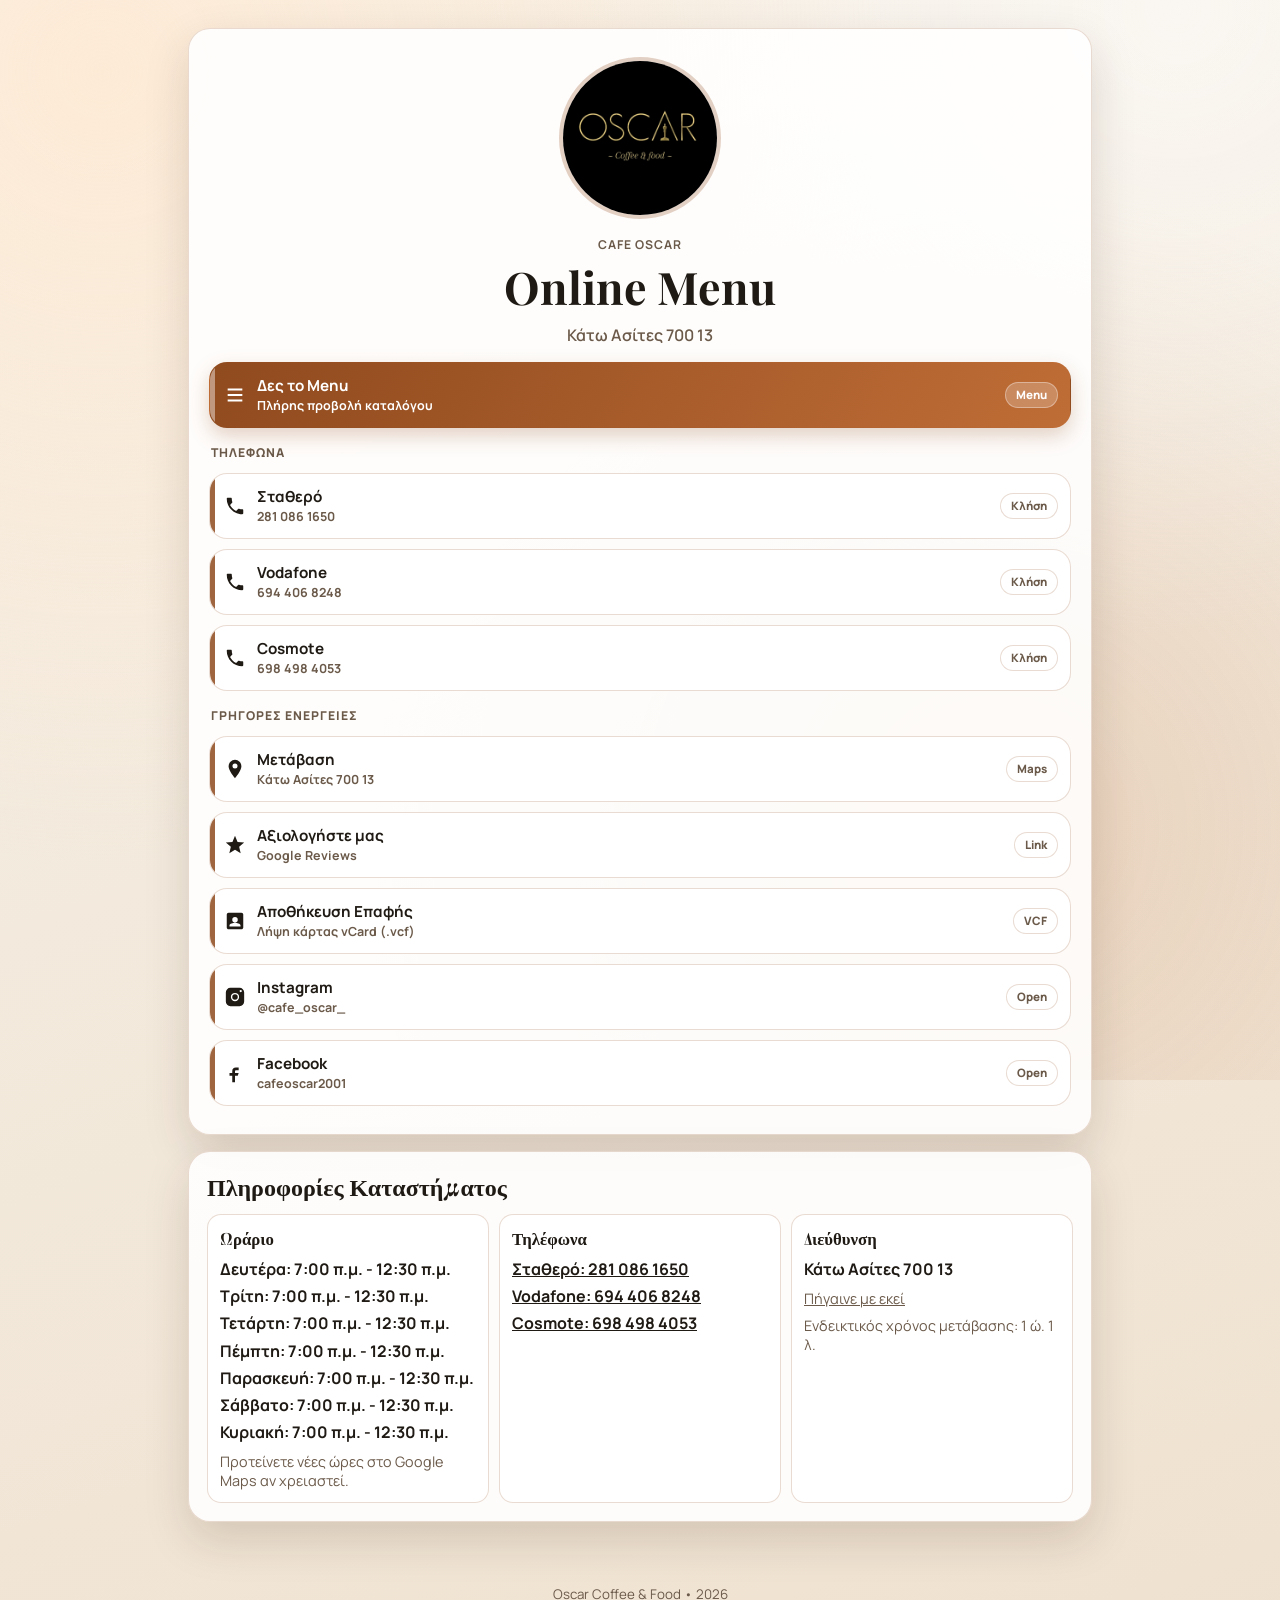
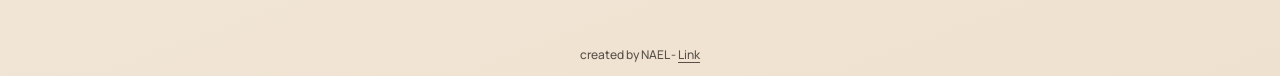
==== index.html @ 66d36574 "Make NAEL credit plain text" ====
<!doctype html>
<html lang="el">
  <head>
    <meta charset="UTF-8" />
    <meta name="viewport" content="width=device-width, initial-scale=1.0" />
    <title>Oscar Coffee & Food | Menu</title>
    <meta
      name="description"
      content="Online menu για το Oscar Coffee & Food, Κάτω Ασίτες 700 13. Scan το QR στο τραπέζι για άμεση πρόσβαση."
    />
    <link rel="preconnect" href="https://fonts.googleapis.com" />
    <link rel="preconnect" href="https://fonts.gstatic.com" crossorigin />
    <link
      href="https://fonts.googleapis.com/css2?family=Manrope:wght@400;600;700;800&family=Playfair+Display:wght@600;700&display=swap"
      rel="stylesheet"
    />
    <link rel="stylesheet" href="styles.css" />
  </head>
  <body>
    <div class="bg-glow" aria-hidden="true"></div>

    <main class="page">
      <header class="hero">
        <img src="assets/logo.jpg" alt="Oscar Coffee & Food logo" class="logo" />
        <p class="eyebrow">Cafe Oscar</p>
        <h1>Online Menu</h1>
        <p class="subtitle">Κάτω Ασίτες 700 13</p>
        <p class="table-pill" id="table-pill" hidden>Τραπέζι: <strong id="table-number"></strong></p>

        <div class="action-list">
          <button type="button" class="btn btn-primary" id="menu-wait-btn">
            <span class="accent"></span>
            <span class="left">
              <svg class="icon-svg" viewBox="0 0 24 24" aria-hidden="true">
                <path d="M4 5h16v2H4zm0 6h16v2H4zm0 6h16v2H4z" />
              </svg>
              <span class="label">
                <strong id="menu-wait-title">Δες το Menu</strong>
                <span id="menu-wait-subtitle">Πλήρης προβολή καταλόγου</span>
              </span>
            </span>
            <span class="pill" id="menu-wait-pill">Menu</span>
          </button>

          <p class="section-title">Τηλέφωνα</p>

          <a href="tel:2810861650" class="btn btn-ghost">
            <span class="accent"></span>
            <span class="left">
              <svg class="icon-svg" viewBox="0 0 24 24" aria-hidden="true">
                <path d="M6.62 10.79c1.44 2.83 3.76 5.14 6.59 6.59l2.2-2.2c.27-.27.67-.36 1.02-.24 1.12.37 2.33.57 3.57.57.55 0 1 .45 1 1V20c0 .55-.45 1-1 1-9.39 0-17-7.61-17-17 0-.55.45-1 1-1h3.5c.55 0 1 .45 1 1 0 1.25.2 2.45.57 3.57.11.35.03.74-.25 1.02l-2.2 2.2z" />
              </svg>
              <span class="label">
                <strong>Σταθερό</strong>
                <span>281 086 1650</span>
              </span>
            </span>
            <span class="pill">Κλήση</span>
          </a>

          <a href="tel:6944068248" class="btn btn-ghost">
            <span class="accent"></span>
            <span class="left">
              <svg class="icon-svg" viewBox="0 0 24 24" aria-hidden="true">
                <path d="M6.62 10.79c1.44 2.83 3.76 5.14 6.59 6.59l2.2-2.2c.27-.27.67-.36 1.02-.24 1.12.37 2.33.57 3.57.57.55 0 1 .45 1 1V20c0 .55-.45 1-1 1-9.39 0-17-7.61-17-17 0-.55.45-1 1-1h3.5c.55 0 1 .45 1 1 0 1.25.2 2.45.57 3.57.11.35.03.74-.25 1.02l-2.2 2.2z" />
              </svg>
              <span class="label">
                <strong>Vodafone</strong>
                <span>694 406 8248</span>
              </span>
            </span>
            <span class="pill">Κλήση</span>
          </a>

          <a href="tel:6984984053" class="btn btn-ghost">
            <span class="accent"></span>
            <span class="left">
              <svg class="icon-svg" viewBox="0 0 24 24" aria-hidden="true">
                <path d="M6.62 10.79c1.44 2.83 3.76 5.14 6.59 6.59l2.2-2.2c.27-.27.67-.36 1.02-.24 1.12.37 2.33.57 3.57.57.55 0 1 .45 1 1V20c0 .55-.45 1-1 1-9.39 0-17-7.61-17-17 0-.55.45-1 1-1h3.5c.55 0 1 .45 1 1 0 1.25.2 2.45.57 3.57.11.35.03.74-.25 1.02l-2.2 2.2z" />
              </svg>
              <span class="label">
                <strong>Cosmote</strong>
                <span>698 498 4053</span>
              </span>
            </span>
            <span class="pill">Κλήση</span>
          </a>

          <p class="section-title">Γρήγορες Ενέργειες</p>

          <a
            href="https://www.google.com/maps/dir/?api=1&destination=%CE%9A%CE%AC%CF%84%CF%89+%CE%91%CF%83%CE%AF%CF%84%CE%B5%CF%82+700+13&destination_place_id=ChIJxQi7X_j9mhQRsRnJi_cXuRw&travelmode=driving"
            target="_blank"
            rel="noreferrer"
            class="btn btn-ghost"
          >
            <span class="accent"></span>
            <span class="left">
              <svg class="icon-svg" viewBox="0 0 24 24" aria-hidden="true">
                <path d="M12 2a7 7 0 0 0-7 7c0 5.02 7 13 7 13s7-7.98 7-13a7 7 0 0 0-7-7zm0 9.5A2.5 2.5 0 1 1 12 6a2.5 2.5 0 0 1 0 5.5z" />
              </svg>
              <span class="label">
                <strong>Μετάβαση</strong>
                <span>Κάτω Ασίτες 700 13</span>
              </span>
            </span>
            <span class="pill">Maps</span>
          </a>

          <a
            href="https://search.google.com/local/writereview?placeid=ChIJxQi7X_j9mhQRsRnJi_cXuRw"
            target="_blank"
            rel="noreferrer"
            class="btn btn-ghost"
          >
            <span class="accent"></span>
            <span class="left">
              <svg class="icon-svg" viewBox="0 0 24 24" aria-hidden="true">
                <path d="m12 17.27 6.18 3.73-1.64-7.03L22 9.24l-7.19-.61L12 2 9.19 8.63 2 9.24l5.46 4.73L5.82 21z" />
              </svg>
              <span class="label">
                <strong>Αξιολογήστε μας</strong>
                <span>Google Reviews</span>
              </span>
            </span>
            <span class="pill">Link</span>
          </a>

          <a href="Oscar-Coffee-Food.vcf" class="btn btn-ghost" download>
            <span class="accent"></span>
            <span class="left">
              <svg class="icon-svg" viewBox="0 0 24 24" aria-hidden="true">
                <path d="M3 5v14c0 1.1.9 2 2 2h14c1.1 0 2-.9 2-2V5c0-1.1-.9-2-2-2H5a2 2 0 0 0-2 2zm9 2.5a3 3 0 1 1 0 6 3 3 0 0 1 0-6zM6 17c0-2 4-3 6-3s6 1 6 3v1H6z" />
              </svg>
              <span class="label">
                <strong>Αποθήκευση Επαφής</strong>
                <span>Λήψη κάρτας vCard (.vcf)</span>
              </span>
            </span>
            <span class="pill">VCF</span>
          </a>

          <a href="https://www.instagram.com/cafe_oscar_/" target="_blank" rel="noreferrer" class="btn btn-ghost">
            <span class="accent"></span>
            <span class="left">
              <svg class="icon-svg" viewBox="0 0 24 24" aria-hidden="true">
                <path d="M7 2h10a5 5 0 0 1 5 5v10a5 5 0 0 1-5 5H7a5 5 0 0 1-5-5V7a5 5 0 0 1 5-5zm5 5.5A4.5 4.5 0 1 0 16.5 12 4.5 4.5 0 0 0 12 7.5zm6.25-.75a1.25 1.25 0 1 0-1.25-1.25 1.25 1.25 0 0 0 1.25 1.25zM12 9a3 3 0 1 1-3 3 3 3 0 0 1 3-3z" />
              </svg>
              <span class="label">
                <strong>Instagram</strong>
                <span>@cafe_oscar_</span>
              </span>
            </span>
            <span class="pill">Open</span>
          </a>

          <a href="https://www.facebook.com/cafeoscar2001/" target="_blank" rel="noreferrer" class="btn btn-ghost">
            <span class="accent"></span>
            <span class="left">
              <svg class="icon-svg" viewBox="0 0 24 24" aria-hidden="true">
                <path d="M13 9h3V6h-3a4 4 0 0 0-4 4v2H6v3h3v7h3v-7h3l1-3h-4v-2a1 1 0 0 1 1-1z" />
              </svg>
              <span class="label">
                <strong>Facebook</strong>
                <span>cafeoscar2001</span>
              </span>
            </span>
            <span class="pill">Open</span>
          </a>
        </div>
      </header>

      <section class="info-card">
        <h2>Πληροφορίες Καταστήματος</h2>
        <div class="info-grid">
          <article class="info-item">
            <h3>Ωράριο</h3>
            <p class="info-main">Δευτέρα: 7:00 π.μ. - 12:30 π.μ.</p>
            <p class="info-main">Τρίτη: 7:00 π.μ. - 12:30 π.μ.</p>
            <p class="info-main">Τετάρτη: 7:00 π.μ. - 12:30 π.μ.</p>
            <p class="info-main">Πέμπτη: 7:00 π.μ. - 12:30 π.μ.</p>
            <p class="info-main">Παρασκευή: 7:00 π.μ. - 12:30 π.μ.</p>
            <p class="info-main">Σάββατο: 7:00 π.μ. - 12:30 π.μ.</p>
            <p class="info-main">Κυριακή: 7:00 π.μ. - 12:30 π.μ.</p>
            <p class="info-note">Προτείνετε νέες ώρες στο Google Maps αν χρειαστεί.</p>
          </article>
          <article class="info-item">
            <h3>Τηλέφωνα</h3>
            <p class="info-main"><a href="tel:2810861650">Σταθερό: 281 086 1650</a></p>
            <p class="info-main"><a href="tel:6944068248">Vodafone: 694 406 8248</a></p>
            <p class="info-main"><a href="tel:6984984053">Cosmote: 698 498 4053</a></p>
          </article>
          <article class="info-item">
            <h3>Διεύθυνση</h3>
            <p class="info-main">Κάτω Ασίτες 700 13</p>
            <p class="info-note">
              <a
                href="https://www.google.com/maps/dir/?api=1&destination=%CE%9A%CE%AC%CF%84%CF%89+%CE%91%CF%83%CE%AF%CF%84%CE%B5%CF%82+700+13&destination_place_id=ChIJxQi7X_j9mhQRsRnJi_cXuRw&travelmode=driving"
                target="_blank"
                rel="noreferrer"
                >Πήγαινε με εκεί</a
              >
            </p>
            <p class="info-note">Ενδεικτικός χρόνος μετάβασης: 1 ώ. 1 λ.</p>
          </article>
        </div>
      </section>

      <section id="menu" class="menu-card" hidden>
        <h2>Menu</h2>
        <p class="muted">Αναζήτηση ανά προϊόν ή κατηγορία. Το menu έχει μετατραπεί σε κείμενο για πιο εύκολη χρήση από κινητό.</p>

        <div class="menu-toolbar">
          <input
            id="menu-search"
            class="menu-search"
            type="search"
            placeholder="Αναζήτηση (π.χ. καφές, γύρος, burger)"
            aria-label="Αναζήτηση στο menu"
          />
          <button id="menu-clear" class="btn btn-ghost btn-inline" type="button">Καθαρισμός</button>
        </div>

        <div class="menu-chips" id="menu-chips" role="tablist" aria-label="Κατηγορίες menu"></div>
        <div class="menu-results" id="menu-results" aria-live="polite"></div>

        <div class="menu-note">
          Οι τιμές έχουν περαστεί από OCR και μπορεί να χρειάζονται μικρές διορθώσεις.
        </div>

        <details class="menu-photos">
          <summary>Φωτογραφίες menu (fallback)</summary>
          <p class="muted">Πάτα δεξιά/αριστερά πάνω στο menu για αλλαγή σελίδας.</p>

          <div class="menu-viewer" id="menu-viewer" data-pages='["MENU1.jpg","MENU2.jpg","MENU3.jpg"]'>
            <button type="button" class="menu-nav menu-prev" id="menu-prev" aria-label="Προηγούμενη σελίδα">‹</button>

            <div class="menu-stage" id="menu-stage">
              <img id="menu-image" src="MENU1.jpg" alt="Menu σελίδα 1" class="menu-image" loading="lazy" />
              <button
                type="button"
                class="menu-hit menu-hit-left"
                id="menu-hit-left"
                aria-label="Προηγούμενη σελίδα"
              ></button>
              <button
                type="button"
                class="menu-hit menu-hit-right"
                id="menu-hit-right"
                aria-label="Επόμενη σελίδα"
              ></button>
            </div>

            <button type="button" class="menu-nav menu-next" id="menu-next" aria-label="Επόμενη σελίδα">›</button>
          </div>

          <div class="menu-controls">
            <span class="menu-counter" id="menu-counter">1 / 3</span>
            <a id="menu-open-full" href="MENU1.jpg" target="_blank" rel="noreferrer" class="btn btn-ghost btn-inline"
              >Άνοιγμα τρέχουσας σελίδας</a
            >
          </div>
        </details>
      </section>

    </main>

    <footer class="footer">
      <small>Oscar Coffee & Food • <span id="year"></span></small>
    </footer>

    <script src="menu-data.js"></script>
    <script src="app.js"></script>
    <!-- NAEL credit -->
    <div id="nael-credit" style="margin:20px auto 12px;text-align:center;font-family:inherit;font-size:12px;line-height:1.5;font-weight:500;color:inherit;opacity:0.72;">
      <span>created by NAEL -</span>
      <a href="https://nasosps.github.io/page/" target="_blank" rel="noopener" style="color:inherit;text-decoration:underline;text-underline-offset:3px;">Link</a>
    </div>
</body>
</html>
---- styles.css ----
:root {
  --bg-1: #f6f1e8;
  --bg-2: #efe1cf;
  --card: rgba(255, 255, 255, 0.88);
  --text: #1f1a14;
  --muted: #6b5a4a;
  --accent: #8f4a1e;
  --accent-2: #bf6d36;
  --line: rgba(143, 74, 30, 0.2);
  --shadow: 0 18px 45px rgba(55, 26, 6, 0.15);
}

* {
  box-sizing: border-box;
}

html,
body {
  margin: 0;
  padding: 0;
}

body {
  min-height: 100vh;
  font-family: "Manrope", system-ui, -apple-system, "Segoe UI", sans-serif;
  color: var(--text);
  background: linear-gradient(160deg, var(--bg-1), var(--bg-2));
  position: relative;
}

.bg-glow {
  position: fixed;
  inset: -20%;
  pointer-events: none;
  background:
    radial-gradient(circle at 20% 20%, rgba(255, 233, 210, 0.8), transparent 45%),
    radial-gradient(circle at 80% 15%, rgba(255, 255, 255, 0.55), transparent 35%),
    radial-gradient(circle at 70% 80%, rgba(191, 109, 54, 0.18), transparent 40%);
}

.page {
  position: relative;
  z-index: 1;
  max-width: 940px;
  margin: 0 auto;
  padding: 28px 18px 60px;
}

.hero,
.menu-card,
.info-card,
.helper,
.qr-panel,
.qr-results {
  border: 1px solid var(--line);
  border-radius: 22px;
  background: var(--card);
  box-shadow: var(--shadow);
}

.hero {
  padding: 28px 20px;
  text-align: center;
}

.logo {
  width: clamp(118px, 32vw, 162px);
  height: clamp(118px, 32vw, 162px);
  object-fit: cover;
  border-radius: 50%;
  border: 4px solid rgba(143, 74, 30, 0.25);
}

.eyebrow {
  margin: 12px 0 4px;
  text-transform: uppercase;
  letter-spacing: 0.09em;
  font-size: 0.76rem;
  color: var(--muted);
  font-weight: 700;
}

h1,
h2,
h3 {
  margin: 0;
  font-family: "Playfair Display", Georgia, serif;
}

h1 {
  font-size: clamp(1.8rem, 5.2vw, 2.8rem);
}

.subtitle {
  margin: 8px 0 10px;
  color: var(--muted);
  font-weight: 600;
}

.table-pill {
  margin: 0 auto 14px;
  width: fit-content;
  border: 1px solid var(--line);
  background: #fff;
  border-radius: 999px;
  padding: 7px 12px;
  font-size: 0.92rem;
}

.actions {
  margin-top: 14px;
  display: flex;
  gap: 10px;
  flex-wrap: wrap;
  justify-content: center;
}

.qr-actions.actions {
  justify-content: flex-start;
}

.action-list {
  margin-top: 16px;
  display: flex;
  flex-direction: column;
  gap: 10px;
  text-align: left;
}

.section-title {
  margin: 6px 2px 2px;
  color: var(--muted);
  font-size: 0.76rem;
  font-weight: 800;
  letter-spacing: 0.08em;
  text-transform: uppercase;
}

.btn {
  display: inline-flex;
  align-items: center;
  justify-content: center;
  border-radius: 12px;
  padding: 11px 16px;
  text-decoration: none;
  font-weight: 700;
  font-size: 0.92rem;
  font-family: inherit;
  border: 1px solid transparent;
  cursor: pointer;
  transition: transform 0.2s ease, filter 0.2s ease, box-shadow 0.2s ease;
}

.btn:hover {
  transform: translateY(-1px);
  filter: brightness(1.02);
}

.btn-primary {
  color: #fff;
  background: linear-gradient(120deg, var(--accent), var(--accent-2));
}

.btn-ghost {
  color: var(--text);
  background: #fff;
  border-color: var(--line);
}

.action-list .btn {
  position: relative;
  width: 100%;
  min-height: 66px;
  justify-content: space-between;
  gap: 12px;
  padding: 12px 12px 12px 14px;
  border-radius: 18px;
  overflow: hidden;
  text-align: left;
}

.action-list .accent {
  position: absolute;
  left: 0;
  top: 0;
  bottom: 0;
  width: 5px;
  background: var(--accent);
  opacity: 0.85;
}

.action-list .left {
  display: flex;
  align-items: center;
  gap: 11px;
  min-width: 0;
  z-index: 1;
  flex: 1;
}

.icon-svg {
  width: 22px;
  height: 22px;
  fill: currentColor;
  flex: 0 0 auto;
}

.label {
  min-width: 0;
}

.label strong {
  display: block;
  font-size: 0.95rem;
  line-height: 1.2;
}

.label span {
  display: block;
  margin-top: 2px;
  color: var(--muted);
  font-size: 0.78rem;
  line-height: 1.22;
}

.pill {
  z-index: 1;
  padding: 6px 10px;
  border-radius: 999px;
  border: 1px solid var(--line);
  background: rgba(255, 255, 255, 0.95);
  color: var(--muted);
  font-size: 0.72rem;
  font-weight: 800;
  line-height: 1;
  flex: 0 0 auto;
}

.action-list .btn-primary {
  box-shadow: 0 8px 20px rgba(143, 74, 30, 0.25);
}

.action-list .btn-primary .accent {
  background: rgba(255, 255, 255, 0.5);
}

.action-list .btn-primary .label strong,
.action-list .btn-primary .label span {
  color: #fff;
}

.action-list .btn-primary .pill {
  border-color: rgba(255, 255, 255, 0.35);
  background: rgba(255, 255, 255, 0.22);
  color: #fff;
}

.menu-card,
.info-card,
.helper,
.qr-panel,
.qr-results {
  margin-top: 16px;
  padding: 18px;
}

.muted {
  margin: 8px 0 12px;
  color: var(--muted);
}

.menu-toolbar {
  display: flex;
  gap: 8px;
  align-items: center;
}

.menu-search {
  flex: 1 1 auto;
  min-width: 200px;
  border-radius: 12px;
  border: 1px solid var(--line);
  padding: 11px 12px;
  font: inherit;
  background: #fff;
}

.menu-chips {
  margin-top: 10px;
  display: flex;
  gap: 8px;
  overflow-x: auto;
  padding-bottom: 4px;
}

.menu-chip {
  border: 1px solid var(--line);
  background: #fff;
  color: var(--muted);
  border-radius: 999px;
  padding: 7px 12px;
  font: inherit;
  font-size: 0.82rem;
  font-weight: 700;
  white-space: nowrap;
  cursor: pointer;
}

.menu-chip.is-active {
  background: linear-gradient(120deg, var(--accent), var(--accent-2));
  border-color: transparent;
  color: #fff;
}

.menu-results {
  margin-top: 12px;
  display: flex;
  flex-direction: column;
  gap: 12px;
}

.menu-category {
  border: 1px solid var(--line);
  border-radius: 14px;
  background: rgba(255, 255, 255, 0.86);
  padding: 12px;
}

.menu-category h3 {
  margin: 0 0 8px;
  font-size: 1.05rem;
}

.menu-items {
  display: flex;
  flex-direction: column;
  gap: 8px;
}

.menu-item {
  display: flex;
  gap: 12px;
  align-items: flex-start;
  justify-content: space-between;
  border: 1px solid var(--line);
  border-radius: 12px;
  background: #fff;
  padding: 10px 11px;
}

.menu-item-main {
  min-width: 0;
}

.menu-item-title {
  display: block;
  font-size: 0.95rem;
  line-height: 1.25;
}

.menu-item-tags {
  margin-top: 4px;
  color: var(--muted);
  font-size: 0.76rem;
  line-height: 1.2;
}

.menu-price {
  flex: 0 0 auto;
  border-radius: 999px;
  border: 1px solid var(--line);
  background: rgba(143, 74, 30, 0.08);
  padding: 6px 10px;
  font-size: 0.84rem;
  font-weight: 800;
  color: var(--accent);
}

.menu-empty {
  border: 1px dashed var(--line);
  border-radius: 12px;
  background: #fff;
  padding: 12px;
  color: var(--muted);
  font-weight: 600;
}

.menu-note {
  margin-top: 12px;
  font-size: 0.82rem;
  color: var(--muted);
}

.menu-photos {
  margin-top: 14px;
  border: 1px solid var(--line);
  border-radius: 14px;
  background: rgba(255, 255, 255, 0.7);
  padding: 10px 12px;
}

.menu-photos summary {
  cursor: pointer;
  font-weight: 800;
  color: var(--text);
}

.menu-photos[open] summary {
  margin-bottom: 10px;
}

.menu-viewer {
  display: grid;
  grid-template-columns: 44px minmax(0, 1fr) 44px;
  gap: 8px;
  align-items: stretch;
}

.menu-nav {
  border: 1px solid var(--line);
  border-radius: 12px;
  background: #fff;
  color: var(--text);
  font: inherit;
  font-size: 1.7rem;
  line-height: 1;
  cursor: pointer;
}

.menu-nav:disabled {
  opacity: 0.36;
  cursor: default;
}

.menu-stage {
  position: relative;
  border: 1px solid var(--line);
  border-radius: 14px;
  background: #fff;
  overflow: hidden;
  touch-action: pan-y;
}

.menu-image {
  width: 100%;
  height: auto;
  display: block;
  user-select: none;
  -webkit-user-drag: none;
}

.menu-hit {
  position: absolute;
  top: 0;
  bottom: 0;
  width: 40%;
  border: 0;
  background: transparent;
  cursor: pointer;
}

.menu-hit-left {
  left: 0;
}

.menu-hit-right {
  right: 0;
}

.menu-controls {
  margin-top: 10px;
  display: flex;
  align-items: center;
  justify-content: space-between;
  gap: 10px;
  flex-wrap: wrap;
}

.menu-counter {
  color: var(--muted);
  font-size: 0.86rem;
  font-weight: 800;
}

.btn-inline {
  padding: 8px 12px;
  font-size: 0.84rem;
}

.helper p {
  margin: 10px 0 14px;
  color: var(--muted);
}

.info-grid {
  margin-top: 12px;
  display: grid;
  grid-template-columns: repeat(3, minmax(0, 1fr));
  gap: 10px;
}

.info-item {
  border: 1px solid var(--line);
  border-radius: 14px;
  background: #fff;
  padding: 12px;
}

.info-item h3 {
  font-size: 1.05rem;
  margin-bottom: 8px;
}

.info-main {
  margin: 4px 0;
  font-weight: 700;
  line-height: 1.45;
}

.info-main a,
.info-note a {
  color: inherit;
}

.info-note {
  margin: 8px 0 0;
  color: var(--muted);
  font-size: 0.9rem;
}

.footer {
  position: relative;
  z-index: 1;
  text-align: center;
  padding: 0 12px 22px;
  color: var(--muted);
}

code {
  background: #fff;
  border: 1px solid var(--line);
  border-radius: 6px;
  padding: 2px 6px;
}

.field-grid {
  display: grid;
  grid-template-columns: repeat(3, minmax(0, 1fr));
  gap: 10px;
  margin-top: 12px;
}

label {
  display: block;
  font-size: 0.82rem;
  color: var(--muted);
  font-weight: 700;
  margin-bottom: 6px;
}

input {
  width: 100%;
  border-radius: 10px;
  border: 1px solid var(--line);
  padding: 10px 11px;
  font: inherit;
  color: var(--text);
  background: #fff;
}

.qr-actions {
  margin-top: 12px;
}

.qr-grid {
  margin-top: 12px;
  display: grid;
  grid-template-columns: repeat(auto-fill, minmax(170px, 1fr));
  gap: 10px;
}

.qr-item {
  background: #fff;
  border: 1px solid var(--line);
  border-radius: 12px;
  padding: 10px;
  text-align: center;
}

.qr-item img {
  width: 100%;
  max-width: 150px;
  height: auto;
}

.qr-item p {
  margin: 8px 0 0;
  font-size: 0.85rem;
  font-weight: 700;
}

@media (max-width: 760px) {
  .info-grid,
  .field-grid {
    grid-template-columns: 1fr;
  }

  .menu-toolbar {
    flex-direction: column;
    align-items: stretch;
  }

  .menu-toolbar .btn-inline {
    width: 100%;
    justify-content: center;
  }

  .menu-item {
    padding: 10px;
  }

  .menu-viewer {
    grid-template-columns: 40px minmax(0, 1fr) 40px;
  }

  .menu-nav {
    font-size: 1.45rem;
  }

  .action-list .btn {
    min-height: 62px;
    padding: 11px 10px 11px 12px;
  }
}

@media (max-width: 420px) {
  .pill {
    font-size: 0.66rem;
    padding: 5px 8px;
  }

  .label strong {
    font-size: 0.9rem;
  }

  .label span {
    font-size: 0.74rem;
  }

  .menu-price {
    font-size: 0.78rem;
    padding: 6px 9px;
  }

  .menu-controls {
    flex-direction: column;
    align-items: flex-start;
  }
}

@media print {
  .hero,
  .qr-panel h1,
  .qr-panel .muted,
  .qr-actions,
  .footer {
    display: none !important;
  }

  body {
    background: #fff;
  }

  .qr-results {
    box-shadow: none;
    border: none;
    margin: 0;
    padding: 0;
  }

  .qr-grid {
    grid-template-columns: repeat(3, 1fr);
    gap: 6mm;
  }
}
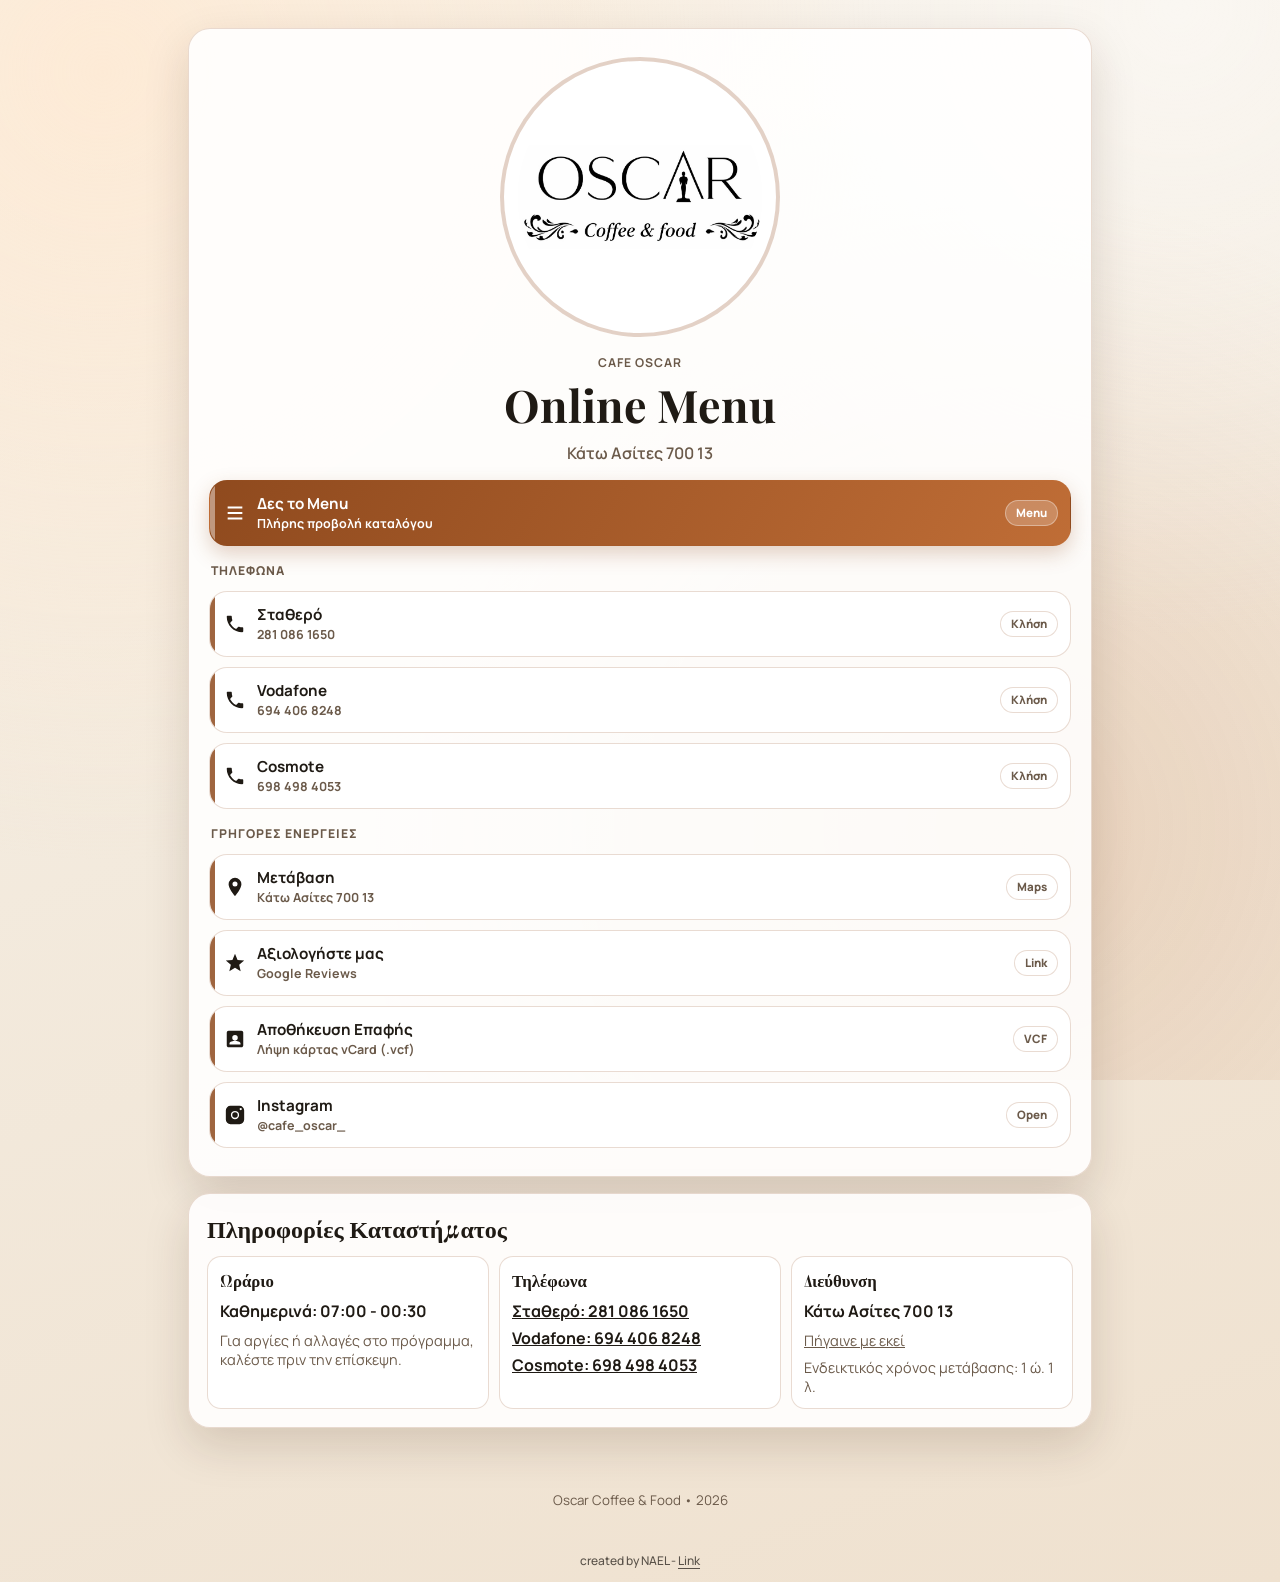
==== commit 6513543e: "Update contact links and hours" ====
--- a/index.html
+++ b/index.html
@@ -154,19 +154,6 @@
             <span class="pill">Open</span>
           </a>
 
-          <a href="https://www.facebook.com/cafeoscar2001/" target="_blank" rel="noreferrer" class="btn btn-ghost">
-            <span class="accent"></span>
-            <span class="left">
-              <svg class="icon-svg" viewBox="0 0 24 24" aria-hidden="true">
-                <path d="M13 9h3V6h-3a4 4 0 0 0-4 4v2H6v3h3v7h3v-7h3l1-3h-4v-2a1 1 0 0 1 1-1z" />
-              </svg>
-              <span class="label">
-                <strong>Facebook</strong>
-                <span>cafeoscar2001</span>
-              </span>
-            </span>
-            <span class="pill">Open</span>
-          </a>
         </div>
       </header>
 
@@ -175,14 +162,8 @@
         <div class="info-grid">
           <article class="info-item">
             <h3>Ωράριο</h3>
-            <p class="info-main">Δευτέρα: 7:00 π.μ. - 12:30 π.μ.</p>
-            <p class="info-main">Τρίτη: 7:00 π.μ. - 12:30 π.μ.</p>
-            <p class="info-main">Τετάρτη: 7:00 π.μ. - 12:30 π.μ.</p>
-            <p class="info-main">Πέμπτη: 7:00 π.μ. - 12:30 π.μ.</p>
-            <p class="info-main">Παρασκευή: 7:00 π.μ. - 12:30 π.μ.</p>
-            <p class="info-main">Σάββατο: 7:00 π.μ. - 12:30 π.μ.</p>
-            <p class="info-main">Κυριακή: 7:00 π.μ. - 12:30 π.μ.</p>
-            <p class="info-note">Προτείνετε νέες ώρες στο Google Maps αν χρειαστεί.</p>
+            <p class="info-main">Καθημερινά: 07:00 - 00:30</p>
+            <p class="info-note">Για αργίες ή αλλαγές στο πρόγραμμα, καλέστε πριν την επίσκεψη.</p>
           </article>
           <article class="info-item">
             <h3>Τηλέφωνα</h3>
--- a/styles.css
+++ b/styles.css
@@ -64,9 +64,11 @@
 }
 
 .logo {
-  width: clamp(118px, 32vw, 162px);
-  height: clamp(118px, 32vw, 162px);
-  object-fit: cover;
+  width: clamp(190px, 58vw, 280px);
+  height: clamp(190px, 58vw, 280px);
+  padding: clamp(8px, 2.4vw, 14px);
+  object-fit: contain;
+  background: #fff;
   border-radius: 50%;
   border: 4px solid rgba(143, 74, 30, 0.25);
 }
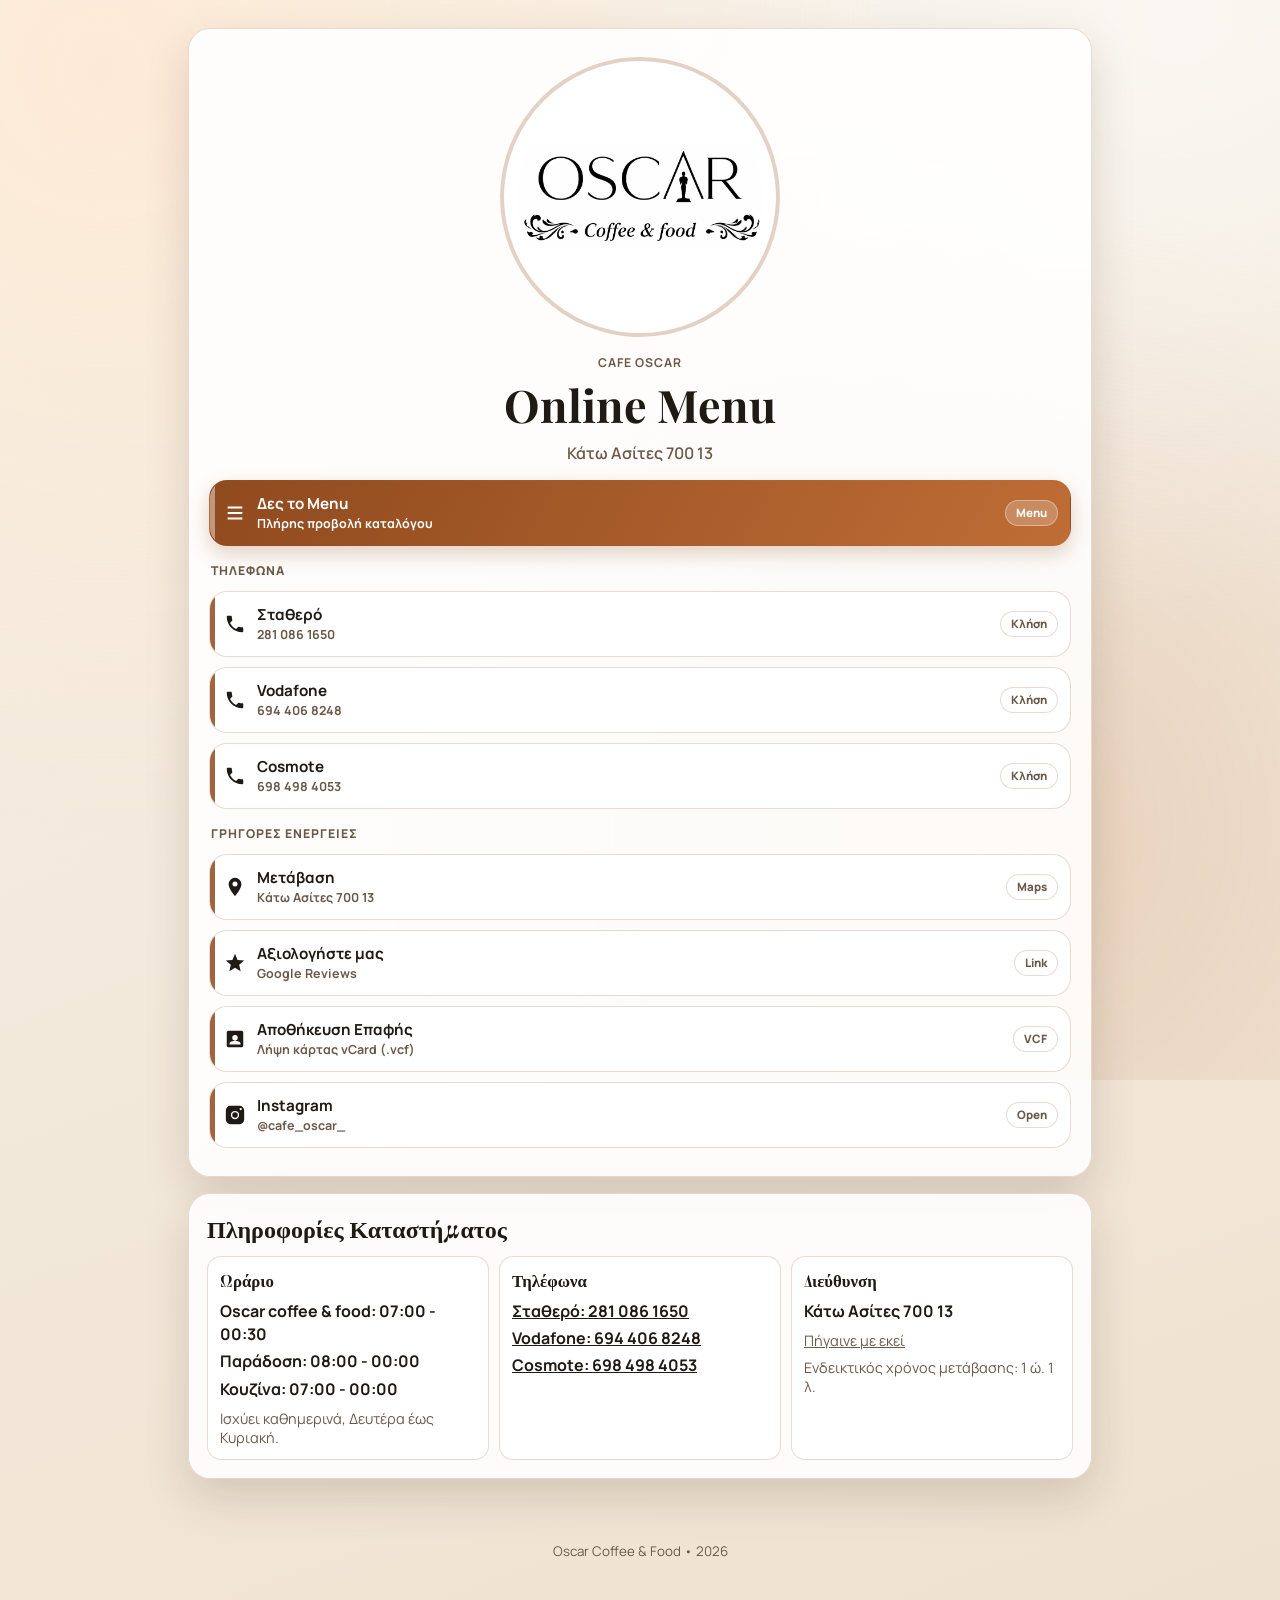
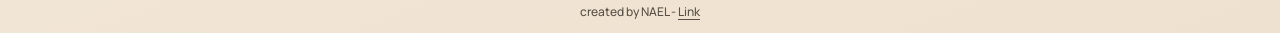
==== commit c44342ec: "Refine business hours" ====
--- a/index.html
+++ b/index.html
@@ -162,8 +162,10 @@
         <div class="info-grid">
           <article class="info-item">
             <h3>Ωράριο</h3>
-            <p class="info-main">Καθημερινά: 07:00 - 00:30</p>
-            <p class="info-note">Για αργίες ή αλλαγές στο πρόγραμμα, καλέστε πριν την επίσκεψη.</p>
+            <p class="info-main">Oscar coffee & food: 07:00 - 00:30</p>
+            <p class="info-main">Παράδοση: 08:00 - 00:00</p>
+            <p class="info-main">Κουζίνα: 07:00 - 00:00</p>
+            <p class="info-note">Ισχύει καθημερινά, Δευτέρα έως Κυριακή.</p>
           </article>
           <article class="info-item">
             <h3>Τηλέφωνα</h3>
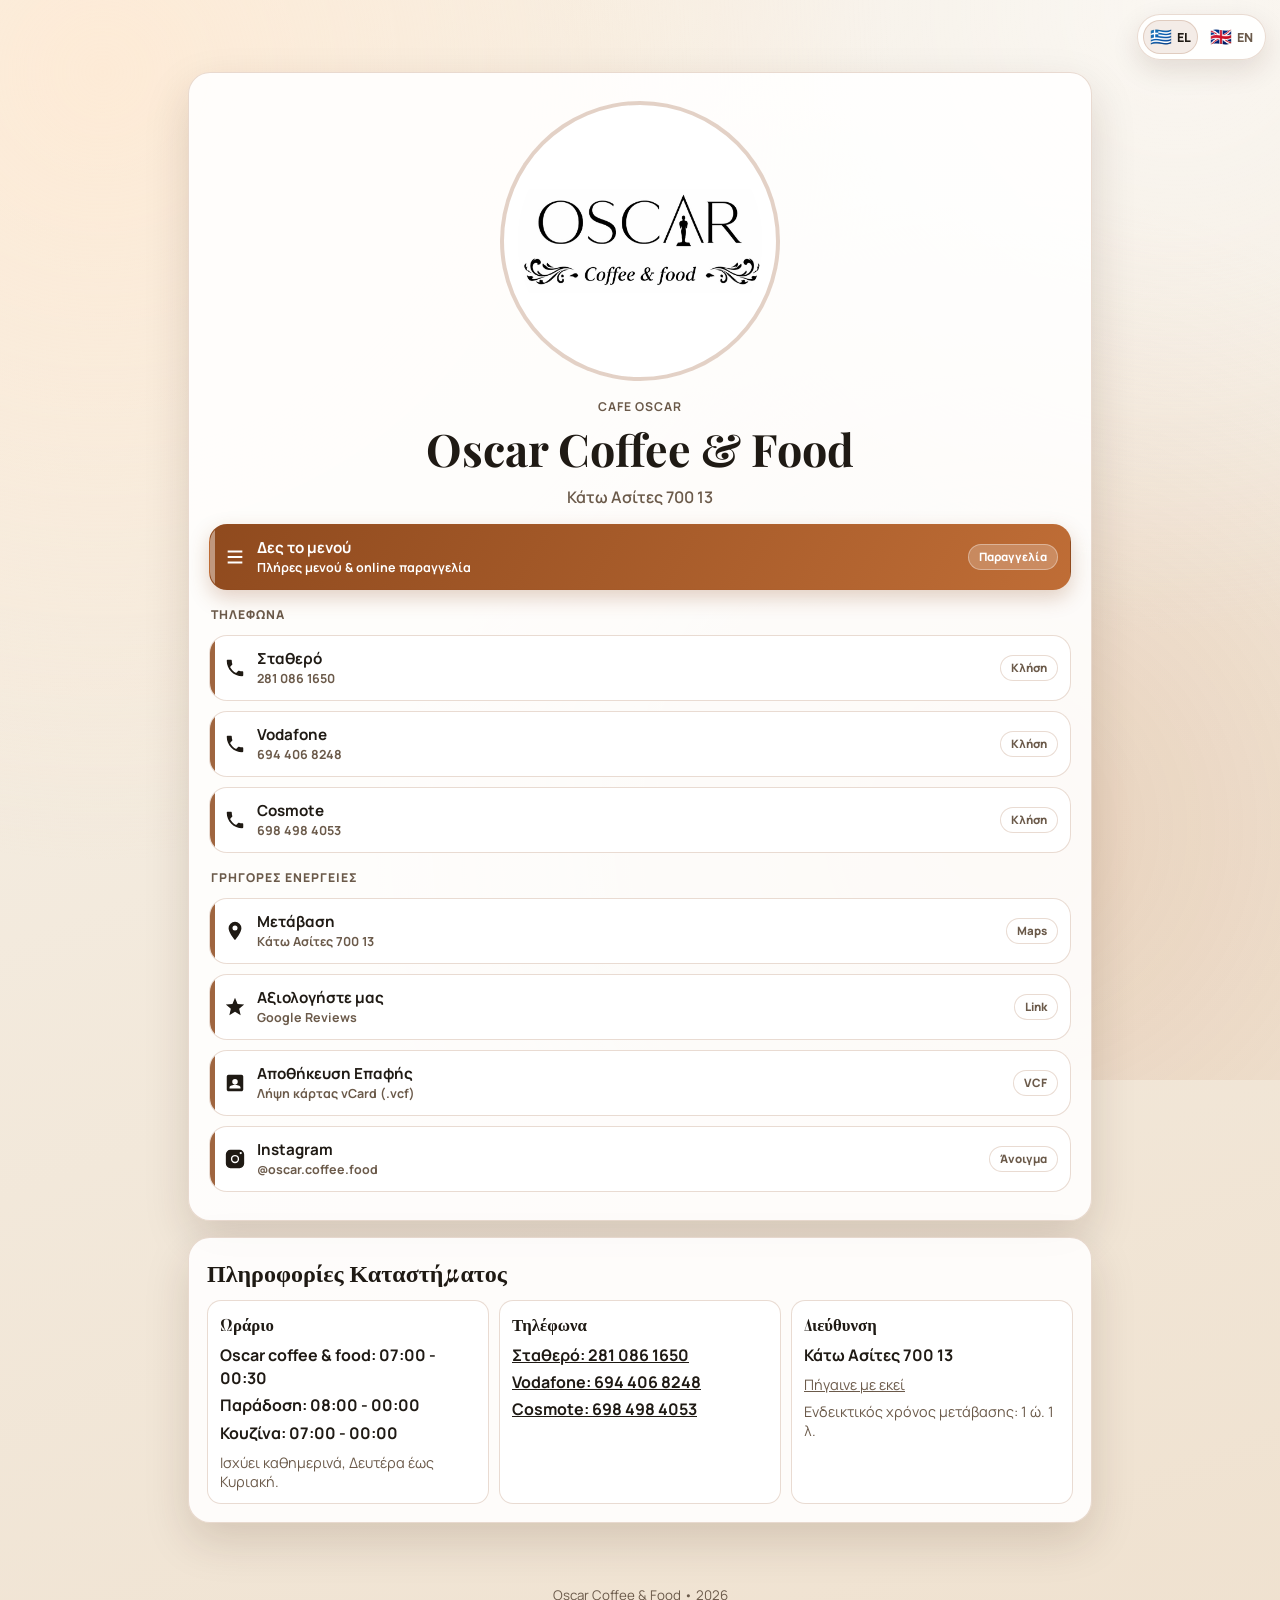
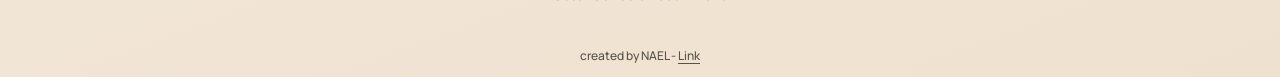
==== commit a7c1eb2f: "Remove local Oscar menu catalog" ====
--- a/index.html
+++ b/index.html
@@ -3,10 +3,10 @@
   <head>
     <meta charset="UTF-8" />
     <meta name="viewport" content="width=device-width, initial-scale=1.0" />
-    <title>Oscar Coffee & Food | Menu</title>
+    <title>Oscar Coffee & Food | Μενού & Online Παραγγελία</title>
     <meta
       name="description"
-      content="Online menu για το Oscar Coffee & Food, Κάτω Ασίτες 700 13. Scan το QR στο τραπέζι για άμεση πρόσβαση."
+      content="Oscar Coffee & Food, Κάτω Ασίτες 700 13. Πλήρες μενού και online παραγγελία, τηλέφωνα, χάρτης και Instagram."
     />
     <link rel="preconnect" href="https://fonts.googleapis.com" />
     <link rel="preconnect" href="https://fonts.gstatic.com" crossorigin />
@@ -18,31 +18,32 @@
   </head>
   <body>
     <div class="bg-glow" aria-hidden="true"></div>
+    <div class="language-switcher" data-language-switcher aria-label="Αλλαγή γλώσσας"></div>
 
     <main class="page">
       <header class="hero">
         <img src="assets/logo.jpg" alt="Oscar Coffee & Food logo" class="logo" />
         <p class="eyebrow">Cafe Oscar</p>
-        <h1>Online Menu</h1>
-        <p class="subtitle">Κάτω Ασίτες 700 13</p>
-        <p class="table-pill" id="table-pill" hidden>Τραπέζι: <strong id="table-number"></strong></p>
+        <h1 data-i18n="headline">Oscar Coffee & Food</h1>
+        <p class="subtitle" data-i18n="location">Κάτω Ασίτες 700 13</p>
+        <p class="table-pill" id="table-pill" hidden><span data-i18n="table">Τραπέζι:</span> <strong id="table-number"></strong></p>
 
         <div class="action-list">
-          <button type="button" class="btn btn-primary" id="menu-wait-btn">
+          <a href="https://webrest.gr/qr_login.php?account=2" target="_blank" rel="noreferrer" class="btn btn-primary" id="menu-wait-btn">
             <span class="accent"></span>
             <span class="left">
               <svg class="icon-svg" viewBox="0 0 24 24" aria-hidden="true">
                 <path d="M4 5h16v2H4zm0 6h16v2H4zm0 6h16v2H4z" />
               </svg>
               <span class="label">
-                <strong id="menu-wait-title">Δες το Menu</strong>
-                <span id="menu-wait-subtitle">Πλήρης προβολή καταλόγου</span>
-              </span>
-            </span>
-            <span class="pill" id="menu-wait-pill">Menu</span>
-          </button>
-
-          <p class="section-title">Τηλέφωνα</p>
+                <strong id="menu-wait-title" data-i18n="menuButtonTitle">Δες το μενού</strong>
+                <span id="menu-wait-subtitle" data-i18n="menuButtonSubtitle">Πλήρες μενού & online παραγγελία</span>
+              </span>
+            </span>
+            <span class="pill" id="menu-wait-pill" data-i18n="menuButtonPill">Παραγγελία</span>
+          </a>
+
+          <p class="section-title" data-i18n="phones">Τηλέφωνα</p>
 
           <a href="tel:2810861650" class="btn btn-ghost">
             <span class="accent"></span>
@@ -51,11 +52,11 @@
                 <path d="M6.62 10.79c1.44 2.83 3.76 5.14 6.59 6.59l2.2-2.2c.27-.27.67-.36 1.02-.24 1.12.37 2.33.57 3.57.57.55 0 1 .45 1 1V20c0 .55-.45 1-1 1-9.39 0-17-7.61-17-17 0-.55.45-1 1-1h3.5c.55 0 1 .45 1 1 0 1.25.2 2.45.57 3.57.11.35.03.74-.25 1.02l-2.2 2.2z" />
               </svg>
               <span class="label">
-                <strong>Σταθερό</strong>
+                <strong data-i18n="landline">Σταθερό</strong>
                 <span>281 086 1650</span>
               </span>
             </span>
-            <span class="pill">Κλήση</span>
+            <span class="pill" data-i18n="call">Κλήση</span>
           </a>
 
           <a href="tel:6944068248" class="btn btn-ghost">
@@ -69,7 +70,7 @@
                 <span>694 406 8248</span>
               </span>
             </span>
-            <span class="pill">Κλήση</span>
+            <span class="pill" data-i18n="call">Κλήση</span>
           </a>
 
           <a href="tel:6984984053" class="btn btn-ghost">
@@ -83,10 +84,10 @@
                 <span>698 498 4053</span>
               </span>
             </span>
-            <span class="pill">Κλήση</span>
-          </a>
-
-          <p class="section-title">Γρήγορες Ενέργειες</p>
+            <span class="pill" data-i18n="call">Κλήση</span>
+          </a>
+
+          <p class="section-title" data-i18n="quickActions">Γρήγορες Ενέργειες</p>
 
           <a
             href="https://www.google.com/maps/dir/?api=1&destination=%CE%9A%CE%AC%CF%84%CF%89+%CE%91%CF%83%CE%AF%CF%84%CE%B5%CF%82+700+13&destination_place_id=ChIJxQi7X_j9mhQRsRnJi_cXuRw&travelmode=driving"
@@ -100,8 +101,8 @@
                 <path d="M12 2a7 7 0 0 0-7 7c0 5.02 7 13 7 13s7-7.98 7-13a7 7 0 0 0-7-7zm0 9.5A2.5 2.5 0 1 1 12 6a2.5 2.5 0 0 1 0 5.5z" />
               </svg>
               <span class="label">
-                <strong>Μετάβαση</strong>
-                <span>Κάτω Ασίτες 700 13</span>
+                <strong data-i18n="directions">Μετάβαση</strong>
+                <span data-i18n="location">Κάτω Ασίτες 700 13</span>
               </span>
             </span>
             <span class="pill">Maps</span>
@@ -119,11 +120,11 @@
                 <path d="m12 17.27 6.18 3.73-1.64-7.03L22 9.24l-7.19-.61L12 2 9.19 8.63 2 9.24l5.46 4.73L5.82 21z" />
               </svg>
               <span class="label">
-                <strong>Αξιολογήστε μας</strong>
+                <strong data-i18n="reviewUs">Αξιολογήστε μας</strong>
                 <span>Google Reviews</span>
               </span>
             </span>
-            <span class="pill">Link</span>
+            <span class="pill" data-i18n="link">Link</span>
           </a>
 
           <a href="Oscar-Coffee-Food.vcf" class="btn btn-ghost" download>
@@ -133,14 +134,14 @@
                 <path d="M3 5v14c0 1.1.9 2 2 2h14c1.1 0 2-.9 2-2V5c0-1.1-.9-2-2-2H5a2 2 0 0 0-2 2zm9 2.5a3 3 0 1 1 0 6 3 3 0 0 1 0-6zM6 17c0-2 4-3 6-3s6 1 6 3v1H6z" />
               </svg>
               <span class="label">
-                <strong>Αποθήκευση Επαφής</strong>
-                <span>Λήψη κάρτας vCard (.vcf)</span>
+                <strong data-i18n="saveContact">Αποθήκευση Επαφής</strong>
+                <span data-i18n="vcard">Λήψη κάρτας vCard (.vcf)</span>
               </span>
             </span>
             <span class="pill">VCF</span>
           </a>
 
-          <a href="https://www.instagram.com/cafe_oscar_/" target="_blank" rel="noreferrer" class="btn btn-ghost">
+          <a href="https://www.instagram.com/oscar.coffee.food/" target="_blank" rel="noreferrer" class="btn btn-ghost">
             <span class="accent"></span>
             <span class="left">
               <svg class="icon-svg" viewBox="0 0 24 24" aria-hidden="true">
@@ -148,111 +149,54 @@
               </svg>
               <span class="label">
                 <strong>Instagram</strong>
-                <span>@cafe_oscar_</span>
-              </span>
-            </span>
-            <span class="pill">Open</span>
+                <span>@oscar.coffee.food</span>
+              </span>
+            </span>
+            <span class="pill" data-i18n="open">Άνοιγμα</span>
           </a>
 
         </div>
       </header>
 
       <section class="info-card">
-        <h2>Πληροφορίες Καταστήματος</h2>
+        <h2 data-i18n="storeInfo">Πληροφορίες Καταστήματος</h2>
         <div class="info-grid">
           <article class="info-item">
-            <h3>Ωράριο</h3>
+            <h3 data-i18n="hours">Ωράριο</h3>
             <p class="info-main">Oscar coffee & food: 07:00 - 00:30</p>
-            <p class="info-main">Παράδοση: 08:00 - 00:00</p>
-            <p class="info-main">Κουζίνα: 07:00 - 00:00</p>
-            <p class="info-note">Ισχύει καθημερινά, Δευτέρα έως Κυριακή.</p>
+            <p class="info-main"><span data-i18n="delivery">Παράδοση</span>: 08:00 - 00:00</p>
+            <p class="info-main"><span data-i18n="kitchen">Κουζίνα</span>: 07:00 - 00:00</p>
+            <p class="info-note" data-i18n="dailyHours">Ισχύει καθημερινά, Δευτέρα έως Κυριακή.</p>
           </article>
           <article class="info-item">
-            <h3>Τηλέφωνα</h3>
-            <p class="info-main"><a href="tel:2810861650">Σταθερό: 281 086 1650</a></p>
+            <h3 data-i18n="phones">Τηλέφωνα</h3>
+            <p class="info-main"><a href="tel:2810861650"><span data-i18n="landline">Σταθερό</span>: 281 086 1650</a></p>
             <p class="info-main"><a href="tel:6944068248">Vodafone: 694 406 8248</a></p>
             <p class="info-main"><a href="tel:6984984053">Cosmote: 698 498 4053</a></p>
           </article>
           <article class="info-item">
-            <h3>Διεύθυνση</h3>
-            <p class="info-main">Κάτω Ασίτες 700 13</p>
+            <h3 data-i18n="address">Διεύθυνση</h3>
+            <p class="info-main" data-i18n="location">Κάτω Ασίτες 700 13</p>
             <p class="info-note">
               <a
                 href="https://www.google.com/maps/dir/?api=1&destination=%CE%9A%CE%AC%CF%84%CF%89+%CE%91%CF%83%CE%AF%CF%84%CE%B5%CF%82+700+13&destination_place_id=ChIJxQi7X_j9mhQRsRnJi_cXuRw&travelmode=driving"
                 target="_blank"
                 rel="noreferrer"
-                >Πήγαινε με εκεί</a
+                data-i18n="openMap">Πήγαινε με εκεί</a
               >
             </p>
-            <p class="info-note">Ενδεικτικός χρόνος μετάβασης: 1 ώ. 1 λ.</p>
+            <p class="info-note" data-i18n="travelTime">Ενδεικτικός χρόνος μετάβασης: 1 ώ. 1 λ.</p>
           </article>
         </div>
       </section>
 
-      <section id="menu" class="menu-card" hidden>
-        <h2>Menu</h2>
-        <p class="muted">Αναζήτηση ανά προϊόν ή κατηγορία. Το menu έχει μετατραπεί σε κείμενο για πιο εύκολη χρήση από κινητό.</p>
-
-        <div class="menu-toolbar">
-          <input
-            id="menu-search"
-            class="menu-search"
-            type="search"
-            placeholder="Αναζήτηση (π.χ. καφές, γύρος, burger)"
-            aria-label="Αναζήτηση στο menu"
-          />
-          <button id="menu-clear" class="btn btn-ghost btn-inline" type="button">Καθαρισμός</button>
-        </div>
-
-        <div class="menu-chips" id="menu-chips" role="tablist" aria-label="Κατηγορίες menu"></div>
-        <div class="menu-results" id="menu-results" aria-live="polite"></div>
-
-        <div class="menu-note">
-          Οι τιμές έχουν περαστεί από OCR και μπορεί να χρειάζονται μικρές διορθώσεις.
-        </div>
-
-        <details class="menu-photos">
-          <summary>Φωτογραφίες menu (fallback)</summary>
-          <p class="muted">Πάτα δεξιά/αριστερά πάνω στο menu για αλλαγή σελίδας.</p>
-
-          <div class="menu-viewer" id="menu-viewer" data-pages='["MENU1.jpg","MENU2.jpg","MENU3.jpg"]'>
-            <button type="button" class="menu-nav menu-prev" id="menu-prev" aria-label="Προηγούμενη σελίδα">‹</button>
-
-            <div class="menu-stage" id="menu-stage">
-              <img id="menu-image" src="MENU1.jpg" alt="Menu σελίδα 1" class="menu-image" loading="lazy" />
-              <button
-                type="button"
-                class="menu-hit menu-hit-left"
-                id="menu-hit-left"
-                aria-label="Προηγούμενη σελίδα"
-              ></button>
-              <button
-                type="button"
-                class="menu-hit menu-hit-right"
-                id="menu-hit-right"
-                aria-label="Επόμενη σελίδα"
-              ></button>
-            </div>
-
-            <button type="button" class="menu-nav menu-next" id="menu-next" aria-label="Επόμενη σελίδα">›</button>
-          </div>
-
-          <div class="menu-controls">
-            <span class="menu-counter" id="menu-counter">1 / 3</span>
-            <a id="menu-open-full" href="MENU1.jpg" target="_blank" rel="noreferrer" class="btn btn-ghost btn-inline"
-              >Άνοιγμα τρέχουσας σελίδας</a
-            >
-          </div>
-        </details>
-      </section>
-
     </main>
 
     <footer class="footer">
       <small>Oscar Coffee & Food • <span id="year"></span></small>
     </footer>
 
-    <script src="menu-data.js"></script>
+    <script src="site-i18n.js"></script>
     <script src="app.js"></script>
     <!-- NAEL credit -->
     <div id="nael-credit" style="margin:20px auto 12px;text-align:center;font-family:inherit;font-size:12px;line-height:1.5;font-weight:500;color:inherit;opacity:0.72;">
--- a/styles.css
+++ b/styles.css
@@ -43,11 +43,52 @@
   z-index: 1;
   max-width: 940px;
   margin: 0 auto;
-  padding: 28px 18px 60px;
+  padding: 72px 18px 60px;
+}
+
+.language-switcher {
+  position: fixed;
+  top: 14px;
+  right: 14px;
+  z-index: 20;
+  display: flex;
+  gap: 5px;
+  padding: 5px;
+  border: 1px solid var(--line);
+  border-radius: 999px;
+  background: rgba(255, 255, 255, 0.92);
+  box-shadow: 0 10px 28px rgba(55, 26, 6, 0.12);
+}
+
+.lang-button {
+  display: inline-flex;
+  align-items: center;
+  justify-content: center;
+  gap: 5px;
+  min-width: 54px;
+  height: 34px;
+  border: 1px solid transparent;
+  border-radius: 999px;
+  background: transparent;
+  color: var(--muted);
+  font: inherit;
+  font-size: 0.78rem;
+  font-weight: 800;
+  cursor: pointer;
+}
+
+.lang-button.is-active {
+  border-color: var(--line);
+  background: rgba(143, 74, 30, 0.1);
+  color: var(--text);
+}
+
+.lang-flag {
+  font-size: 1.1rem;
+  line-height: 1;
 }
 
 .hero,
-.menu-card,
 .info-card,
 .helper,
 .qr-panel,
@@ -257,7 +298,6 @@
   color: #fff;
 }
 
-.menu-card,
 .info-card,
 .helper,
 .qr-panel,
@@ -271,224 +311,6 @@
   color: var(--muted);
 }
 
-.menu-toolbar {
-  display: flex;
-  gap: 8px;
-  align-items: center;
-}
-
-.menu-search {
-  flex: 1 1 auto;
-  min-width: 200px;
-  border-radius: 12px;
-  border: 1px solid var(--line);
-  padding: 11px 12px;
-  font: inherit;
-  background: #fff;
-}
-
-.menu-chips {
-  margin-top: 10px;
-  display: flex;
-  gap: 8px;
-  overflow-x: auto;
-  padding-bottom: 4px;
-}
-
-.menu-chip {
-  border: 1px solid var(--line);
-  background: #fff;
-  color: var(--muted);
-  border-radius: 999px;
-  padding: 7px 12px;
-  font: inherit;
-  font-size: 0.82rem;
-  font-weight: 700;
-  white-space: nowrap;
-  cursor: pointer;
-}
-
-.menu-chip.is-active {
-  background: linear-gradient(120deg, var(--accent), var(--accent-2));
-  border-color: transparent;
-  color: #fff;
-}
-
-.menu-results {
-  margin-top: 12px;
-  display: flex;
-  flex-direction: column;
-  gap: 12px;
-}
-
-.menu-category {
-  border: 1px solid var(--line);
-  border-radius: 14px;
-  background: rgba(255, 255, 255, 0.86);
-  padding: 12px;
-}
-
-.menu-category h3 {
-  margin: 0 0 8px;
-  font-size: 1.05rem;
-}
-
-.menu-items {
-  display: flex;
-  flex-direction: column;
-  gap: 8px;
-}
-
-.menu-item {
-  display: flex;
-  gap: 12px;
-  align-items: flex-start;
-  justify-content: space-between;
-  border: 1px solid var(--line);
-  border-radius: 12px;
-  background: #fff;
-  padding: 10px 11px;
-}
-
-.menu-item-main {
-  min-width: 0;
-}
-
-.menu-item-title {
-  display: block;
-  font-size: 0.95rem;
-  line-height: 1.25;
-}
-
-.menu-item-tags {
-  margin-top: 4px;
-  color: var(--muted);
-  font-size: 0.76rem;
-  line-height: 1.2;
-}
-
-.menu-price {
-  flex: 0 0 auto;
-  border-radius: 999px;
-  border: 1px solid var(--line);
-  background: rgba(143, 74, 30, 0.08);
-  padding: 6px 10px;
-  font-size: 0.84rem;
-  font-weight: 800;
-  color: var(--accent);
-}
-
-.menu-empty {
-  border: 1px dashed var(--line);
-  border-radius: 12px;
-  background: #fff;
-  padding: 12px;
-  color: var(--muted);
-  font-weight: 600;
-}
-
-.menu-note {
-  margin-top: 12px;
-  font-size: 0.82rem;
-  color: var(--muted);
-}
-
-.menu-photos {
-  margin-top: 14px;
-  border: 1px solid var(--line);
-  border-radius: 14px;
-  background: rgba(255, 255, 255, 0.7);
-  padding: 10px 12px;
-}
-
-.menu-photos summary {
-  cursor: pointer;
-  font-weight: 800;
-  color: var(--text);
-}
-
-.menu-photos[open] summary {
-  margin-bottom: 10px;
-}
-
-.menu-viewer {
-  display: grid;
-  grid-template-columns: 44px minmax(0, 1fr) 44px;
-  gap: 8px;
-  align-items: stretch;
-}
-
-.menu-nav {
-  border: 1px solid var(--line);
-  border-radius: 12px;
-  background: #fff;
-  color: var(--text);
-  font: inherit;
-  font-size: 1.7rem;
-  line-height: 1;
-  cursor: pointer;
-}
-
-.menu-nav:disabled {
-  opacity: 0.36;
-  cursor: default;
-}
-
-.menu-stage {
-  position: relative;
-  border: 1px solid var(--line);
-  border-radius: 14px;
-  background: #fff;
-  overflow: hidden;
-  touch-action: pan-y;
-}
-
-.menu-image {
-  width: 100%;
-  height: auto;
-  display: block;
-  user-select: none;
-  -webkit-user-drag: none;
-}
-
-.menu-hit {
-  position: absolute;
-  top: 0;
-  bottom: 0;
-  width: 40%;
-  border: 0;
-  background: transparent;
-  cursor: pointer;
-}
-
-.menu-hit-left {
-  left: 0;
-}
-
-.menu-hit-right {
-  right: 0;
-}
-
-.menu-controls {
-  margin-top: 10px;
-  display: flex;
-  align-items: center;
-  justify-content: space-between;
-  gap: 10px;
-  flex-wrap: wrap;
-}
-
-.menu-counter {
-  color: var(--muted);
-  font-size: 0.86rem;
-  font-weight: 800;
-}
-
-.btn-inline {
-  padding: 8px 12px;
-  font-size: 0.84rem;
-}
-
 .helper p {
   margin: 10px 0 14px;
   color: var(--muted);
@@ -607,28 +429,6 @@
     grid-template-columns: 1fr;
   }
 
-  .menu-toolbar {
-    flex-direction: column;
-    align-items: stretch;
-  }
-
-  .menu-toolbar .btn-inline {
-    width: 100%;
-    justify-content: center;
-  }
-
-  .menu-item {
-    padding: 10px;
-  }
-
-  .menu-viewer {
-    grid-template-columns: 40px minmax(0, 1fr) 40px;
-  }
-
-  .menu-nav {
-    font-size: 1.45rem;
-  }
-
   .action-list .btn {
     min-height: 62px;
     padding: 11px 10px 11px 12px;
@@ -649,15 +449,6 @@
     font-size: 0.74rem;
   }
 
-  .menu-price {
-    font-size: 0.78rem;
-    padding: 6px 9px;
-  }
-
-  .menu-controls {
-    flex-direction: column;
-    align-items: flex-start;
-  }
 }
 
 @media print {
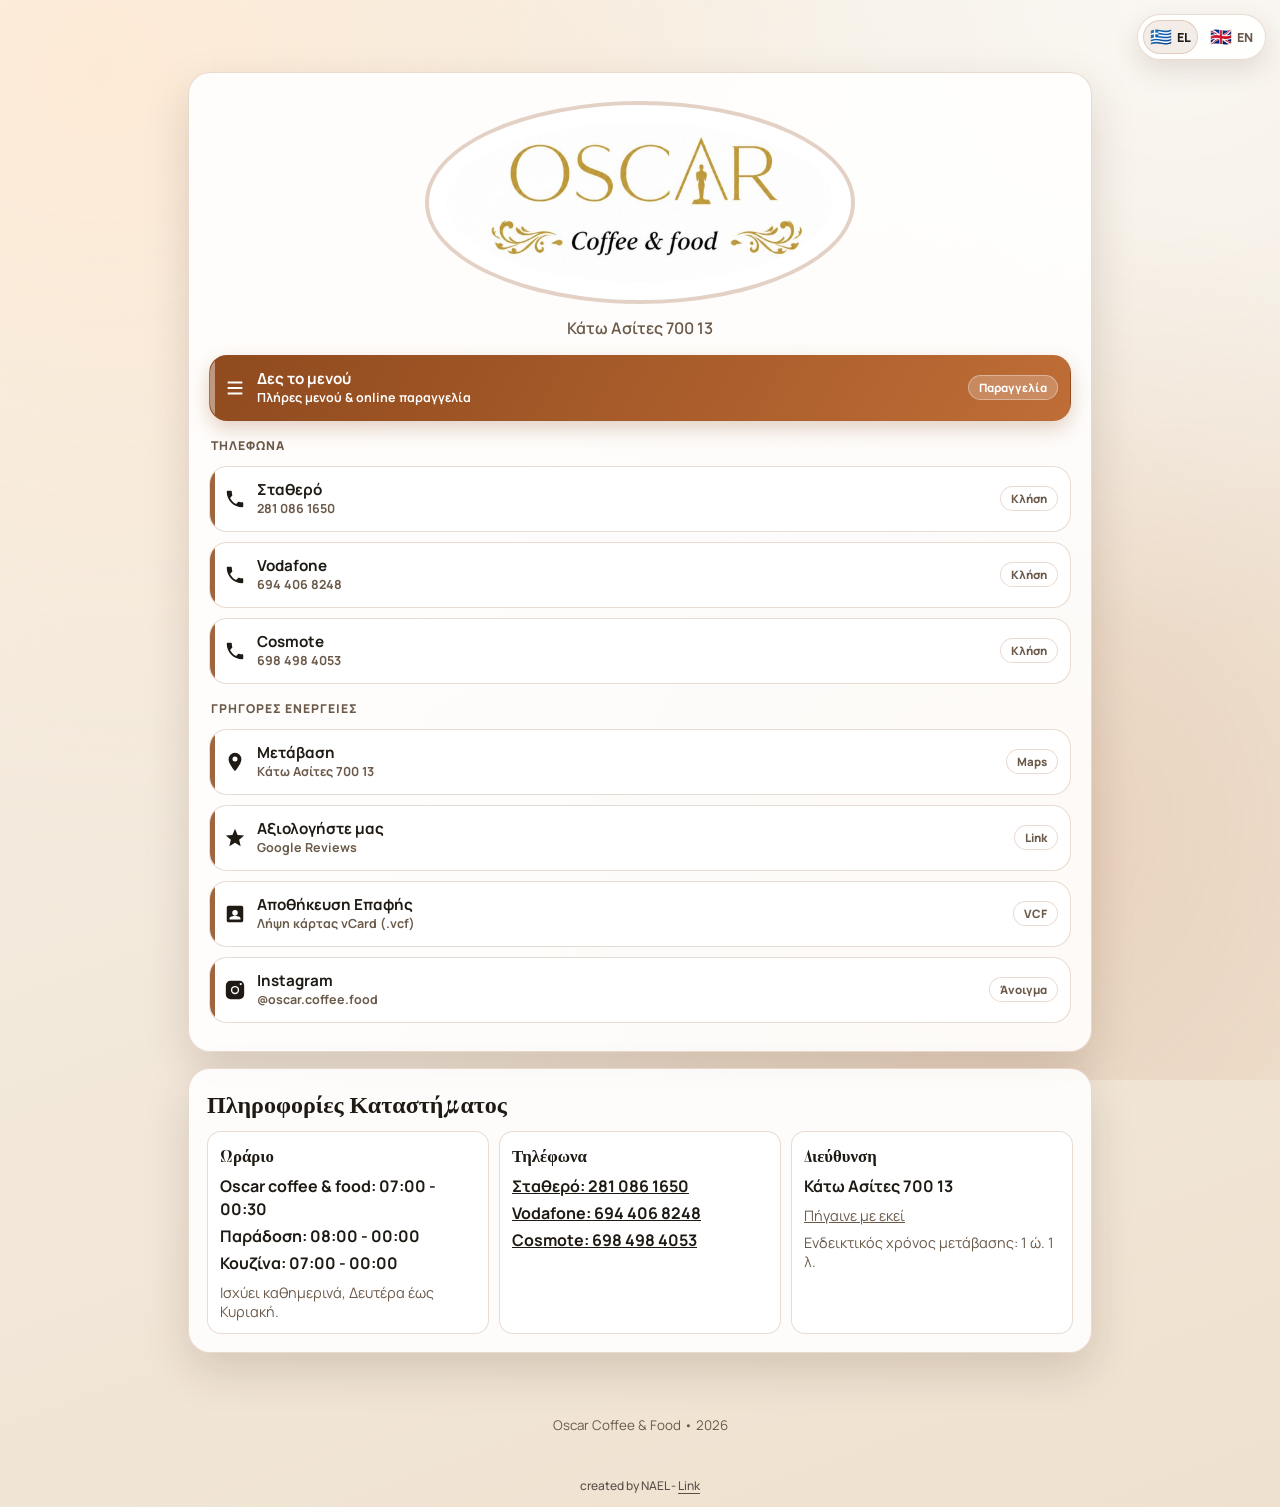
==== commit d0fd0fe8: "Make Oscar logo larger" ====
--- a/index.html
+++ b/index.html
@@ -23,8 +23,6 @@
     <main class="page">
       <header class="hero">
         <img src="assets/logo.jpg" alt="Oscar Coffee & Food logo" class="logo" />
-        <p class="eyebrow">Cafe Oscar</p>
-        <h1 data-i18n="headline">Oscar Coffee & Food</h1>
         <p class="subtitle" data-i18n="location">Κάτω Ασίτες 700 13</p>
         <p class="table-pill" id="table-pill" hidden><span data-i18n="table">Τραπέζι:</span> <strong id="table-number"></strong></p>
 
--- a/styles.css
+++ b/styles.css
@@ -105,9 +105,9 @@
 }
 
 .logo {
-  width: clamp(190px, 58vw, 280px);
-  height: clamp(190px, 58vw, 280px);
-  padding: clamp(8px, 2.4vw, 14px);
+  width: min(100%, clamp(240px, 70vw, 430px));
+  height: min(100%, clamp(240px, 70vw, 430px));
+  padding: clamp(10px, 2.4vw, 18px);
   object-fit: contain;
   background: #fff;
   border-radius: 50%;
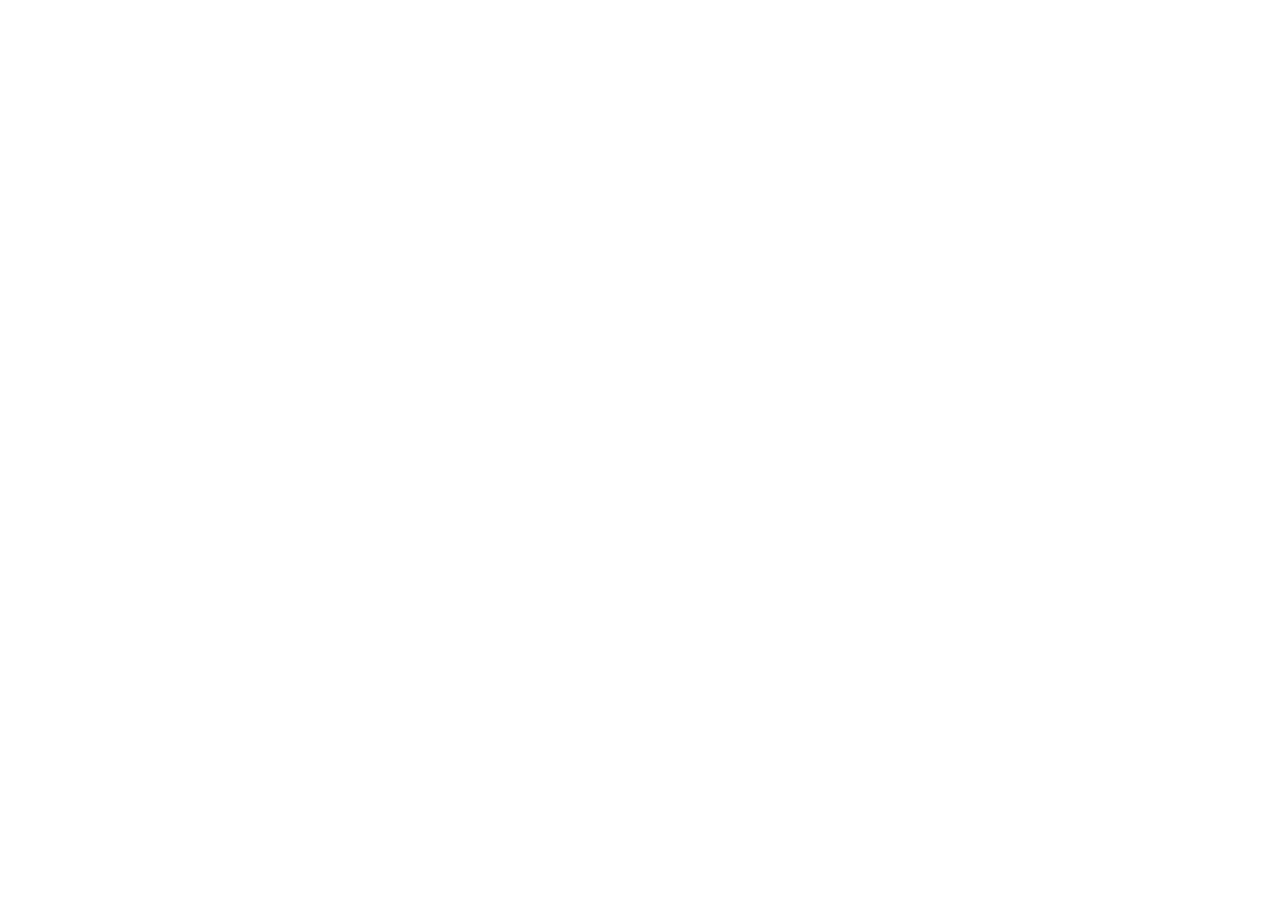
==== commit e79853c8: "Redirect GitHub Pages to p3d.gr" ====
--- a/index.html
+++ b/index.html
@@ -1,205 +1,14 @@
 <!doctype html>
-<html lang="el">
+<html lang="en">
   <head>
-    <meta charset="UTF-8" />
-    <meta name="viewport" content="width=device-width, initial-scale=1.0" />
-    <title>Oscar Coffee & Food | Μενού & Online Παραγγελία</title>
-    <meta
-      name="description"
-      content="Oscar Coffee & Food, Κάτω Ασίτες 700 13. Πλήρες μενού και online παραγγελία, τηλέφωνα, χάρτης και Instagram."
-    />
-    <link rel="preconnect" href="https://fonts.googleapis.com" />
-    <link rel="preconnect" href="https://fonts.gstatic.com" crossorigin />
-    <link
-      href="https://fonts.googleapis.com/css2?family=Manrope:wght@400;600;700;800&family=Playfair+Display:wght@600;700&display=swap"
-      rel="stylesheet"
-    />
-    <link rel="stylesheet" href="styles.css" />
+    <meta charset="utf-8">
+    <meta http-equiv="refresh" content="0; url=https://p3d.gr/oscar/">
+    <meta name="robots" content="noindex">
+    <link rel="canonical" href="https://p3d.gr/oscar/">
+    <script>window.location.replace("https://p3d.gr/oscar/");</script>
+    <title>Moved to p3d.gr</title>
   </head>
   <body>
-    <div class="bg-glow" aria-hidden="true"></div>
-    <div class="language-switcher" data-language-switcher aria-label="Αλλαγή γλώσσας"></div>
-
-    <main class="page">
-      <header class="hero">
-        <img src="assets/logo.jpg" alt="Oscar Coffee & Food logo" class="logo" />
-        <p class="subtitle" data-i18n="location">Κάτω Ασίτες 700 13</p>
-        <p class="table-pill" id="table-pill" hidden><span data-i18n="table">Τραπέζι:</span> <strong id="table-number"></strong></p>
-
-        <div class="action-list">
-          <a href="https://webrest.gr/qr_login.php?account=2" target="_blank" rel="noreferrer" class="btn btn-primary" id="menu-wait-btn">
-            <span class="accent"></span>
-            <span class="left">
-              <svg class="icon-svg" viewBox="0 0 24 24" aria-hidden="true">
-                <path d="M4 5h16v2H4zm0 6h16v2H4zm0 6h16v2H4z" />
-              </svg>
-              <span class="label">
-                <strong id="menu-wait-title" data-i18n="menuButtonTitle">Δες το μενού</strong>
-                <span id="menu-wait-subtitle" data-i18n="menuButtonSubtitle">Πλήρες μενού & online παραγγελία</span>
-              </span>
-            </span>
-            <span class="pill" id="menu-wait-pill" data-i18n="menuButtonPill">Παραγγελία</span>
-          </a>
-
-          <p class="section-title" data-i18n="phones">Τηλέφωνα</p>
-
-          <a href="tel:2810861650" class="btn btn-ghost">
-            <span class="accent"></span>
-            <span class="left">
-              <svg class="icon-svg" viewBox="0 0 24 24" aria-hidden="true">
-                <path d="M6.62 10.79c1.44 2.83 3.76 5.14 6.59 6.59l2.2-2.2c.27-.27.67-.36 1.02-.24 1.12.37 2.33.57 3.57.57.55 0 1 .45 1 1V20c0 .55-.45 1-1 1-9.39 0-17-7.61-17-17 0-.55.45-1 1-1h3.5c.55 0 1 .45 1 1 0 1.25.2 2.45.57 3.57.11.35.03.74-.25 1.02l-2.2 2.2z" />
-              </svg>
-              <span class="label">
-                <strong data-i18n="landline">Σταθερό</strong>
-                <span>281 086 1650</span>
-              </span>
-            </span>
-            <span class="pill" data-i18n="call">Κλήση</span>
-          </a>
-
-          <a href="tel:6944068248" class="btn btn-ghost">
-            <span class="accent"></span>
-            <span class="left">
-              <svg class="icon-svg" viewBox="0 0 24 24" aria-hidden="true">
-                <path d="M6.62 10.79c1.44 2.83 3.76 5.14 6.59 6.59l2.2-2.2c.27-.27.67-.36 1.02-.24 1.12.37 2.33.57 3.57.57.55 0 1 .45 1 1V20c0 .55-.45 1-1 1-9.39 0-17-7.61-17-17 0-.55.45-1 1-1h3.5c.55 0 1 .45 1 1 0 1.25.2 2.45.57 3.57.11.35.03.74-.25 1.02l-2.2 2.2z" />
-              </svg>
-              <span class="label">
-                <strong>Vodafone</strong>
-                <span>694 406 8248</span>
-              </span>
-            </span>
-            <span class="pill" data-i18n="call">Κλήση</span>
-          </a>
-
-          <a href="tel:6984984053" class="btn btn-ghost">
-            <span class="accent"></span>
-            <span class="left">
-              <svg class="icon-svg" viewBox="0 0 24 24" aria-hidden="true">
-                <path d="M6.62 10.79c1.44 2.83 3.76 5.14 6.59 6.59l2.2-2.2c.27-.27.67-.36 1.02-.24 1.12.37 2.33.57 3.57.57.55 0 1 .45 1 1V20c0 .55-.45 1-1 1-9.39 0-17-7.61-17-17 0-.55.45-1 1-1h3.5c.55 0 1 .45 1 1 0 1.25.2 2.45.57 3.57.11.35.03.74-.25 1.02l-2.2 2.2z" />
-              </svg>
-              <span class="label">
-                <strong>Cosmote</strong>
-                <span>698 498 4053</span>
-              </span>
-            </span>
-            <span class="pill" data-i18n="call">Κλήση</span>
-          </a>
-
-          <p class="section-title" data-i18n="quickActions">Γρήγορες Ενέργειες</p>
-
-          <a
-            href="https://www.google.com/maps/dir/?api=1&destination=%CE%9A%CE%AC%CF%84%CF%89+%CE%91%CF%83%CE%AF%CF%84%CE%B5%CF%82+700+13&destination_place_id=ChIJxQi7X_j9mhQRsRnJi_cXuRw&travelmode=driving"
-            target="_blank"
-            rel="noreferrer"
-            class="btn btn-ghost"
-          >
-            <span class="accent"></span>
-            <span class="left">
-              <svg class="icon-svg" viewBox="0 0 24 24" aria-hidden="true">
-                <path d="M12 2a7 7 0 0 0-7 7c0 5.02 7 13 7 13s7-7.98 7-13a7 7 0 0 0-7-7zm0 9.5A2.5 2.5 0 1 1 12 6a2.5 2.5 0 0 1 0 5.5z" />
-              </svg>
-              <span class="label">
-                <strong data-i18n="directions">Μετάβαση</strong>
-                <span data-i18n="location">Κάτω Ασίτες 700 13</span>
-              </span>
-            </span>
-            <span class="pill">Maps</span>
-          </a>
-
-          <a
-            href="https://search.google.com/local/writereview?placeid=ChIJxQi7X_j9mhQRsRnJi_cXuRw"
-            target="_blank"
-            rel="noreferrer"
-            class="btn btn-ghost"
-          >
-            <span class="accent"></span>
-            <span class="left">
-              <svg class="icon-svg" viewBox="0 0 24 24" aria-hidden="true">
-                <path d="m12 17.27 6.18 3.73-1.64-7.03L22 9.24l-7.19-.61L12 2 9.19 8.63 2 9.24l5.46 4.73L5.82 21z" />
-              </svg>
-              <span class="label">
-                <strong data-i18n="reviewUs">Αξιολογήστε μας</strong>
-                <span>Google Reviews</span>
-              </span>
-            </span>
-            <span class="pill" data-i18n="link">Link</span>
-          </a>
-
-          <a href="Oscar-Coffee-Food.vcf" class="btn btn-ghost" download>
-            <span class="accent"></span>
-            <span class="left">
-              <svg class="icon-svg" viewBox="0 0 24 24" aria-hidden="true">
-                <path d="M3 5v14c0 1.1.9 2 2 2h14c1.1 0 2-.9 2-2V5c0-1.1-.9-2-2-2H5a2 2 0 0 0-2 2zm9 2.5a3 3 0 1 1 0 6 3 3 0 0 1 0-6zM6 17c0-2 4-3 6-3s6 1 6 3v1H6z" />
-              </svg>
-              <span class="label">
-                <strong data-i18n="saveContact">Αποθήκευση Επαφής</strong>
-                <span data-i18n="vcard">Λήψη κάρτας vCard (.vcf)</span>
-              </span>
-            </span>
-            <span class="pill">VCF</span>
-          </a>
-
-          <a href="https://www.instagram.com/oscar.coffee.food/" target="_blank" rel="noreferrer" class="btn btn-ghost">
-            <span class="accent"></span>
-            <span class="left">
-              <svg class="icon-svg" viewBox="0 0 24 24" aria-hidden="true">
-                <path d="M7 2h10a5 5 0 0 1 5 5v10a5 5 0 0 1-5 5H7a5 5 0 0 1-5-5V7a5 5 0 0 1 5-5zm5 5.5A4.5 4.5 0 1 0 16.5 12 4.5 4.5 0 0 0 12 7.5zm6.25-.75a1.25 1.25 0 1 0-1.25-1.25 1.25 1.25 0 0 0 1.25 1.25zM12 9a3 3 0 1 1-3 3 3 3 0 0 1 3-3z" />
-              </svg>
-              <span class="label">
-                <strong>Instagram</strong>
-                <span>@oscar.coffee.food</span>
-              </span>
-            </span>
-            <span class="pill" data-i18n="open">Άνοιγμα</span>
-          </a>
-
-        </div>
-      </header>
-
-      <section class="info-card">
-        <h2 data-i18n="storeInfo">Πληροφορίες Καταστήματος</h2>
-        <div class="info-grid">
-          <article class="info-item">
-            <h3 data-i18n="hours">Ωράριο</h3>
-            <p class="info-main">Oscar coffee & food: 07:00 - 00:30</p>
-            <p class="info-main"><span data-i18n="delivery">Παράδοση</span>: 08:00 - 00:00</p>
-            <p class="info-main"><span data-i18n="kitchen">Κουζίνα</span>: 07:00 - 00:00</p>
-            <p class="info-note" data-i18n="dailyHours">Ισχύει καθημερινά, Δευτέρα έως Κυριακή.</p>
-          </article>
-          <article class="info-item">
-            <h3 data-i18n="phones">Τηλέφωνα</h3>
-            <p class="info-main"><a href="tel:2810861650"><span data-i18n="landline">Σταθερό</span>: 281 086 1650</a></p>
-            <p class="info-main"><a href="tel:6944068248">Vodafone: 694 406 8248</a></p>
-            <p class="info-main"><a href="tel:6984984053">Cosmote: 698 498 4053</a></p>
-          </article>
-          <article class="info-item">
-            <h3 data-i18n="address">Διεύθυνση</h3>
-            <p class="info-main" data-i18n="location">Κάτω Ασίτες 700 13</p>
-            <p class="info-note">
-              <a
-                href="https://www.google.com/maps/dir/?api=1&destination=%CE%9A%CE%AC%CF%84%CF%89+%CE%91%CF%83%CE%AF%CF%84%CE%B5%CF%82+700+13&destination_place_id=ChIJxQi7X_j9mhQRsRnJi_cXuRw&travelmode=driving"
-                target="_blank"
-                rel="noreferrer"
-                data-i18n="openMap">Πήγαινε με εκεί</a
-              >
-            </p>
-            <p class="info-note" data-i18n="travelTime">Ενδεικτικός χρόνος μετάβασης: 1 ώ. 1 λ.</p>
-          </article>
-        </div>
-      </section>
-
-    </main>
-
-    <footer class="footer">
-      <small>Oscar Coffee & Food • <span id="year"></span></small>
-    </footer>
-
-    <script src="site-i18n.js"></script>
-    <script src="app.js"></script>
-    <!-- NAEL credit -->
-    <div id="nael-credit" style="margin:20px auto 12px;text-align:center;font-family:inherit;font-size:12px;line-height:1.5;font-weight:500;color:inherit;opacity:0.72;">
-      <span>created by NAEL -</span>
-      <a href="https://nasosps.github.io/page/" target="_blank" rel="noopener" style="color:inherit;text-decoration:underline;text-underline-offset:3px;">Link</a>
-    </div>
-</body>
+    <p>Moved to <a href="https://p3d.gr/oscar/">https://p3d.gr/oscar/</a>.</p>
+  </body>
 </html>
